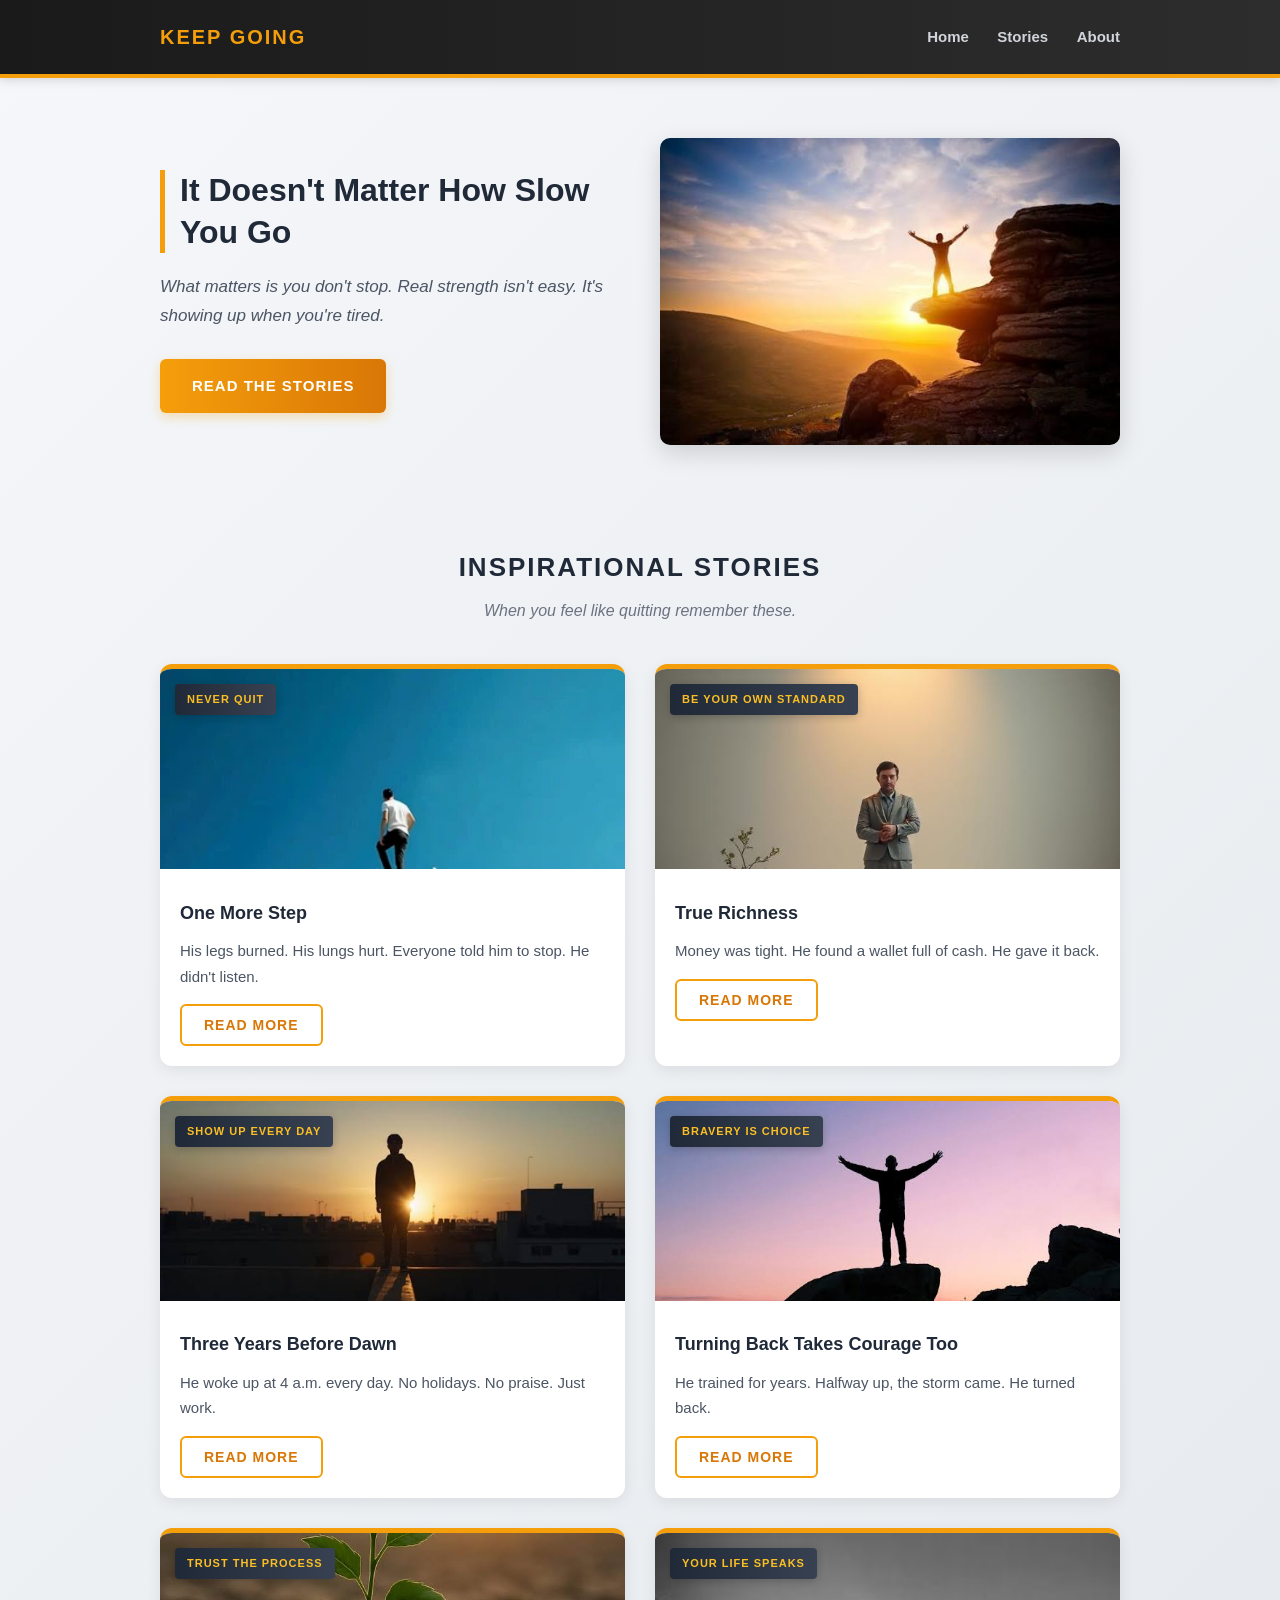
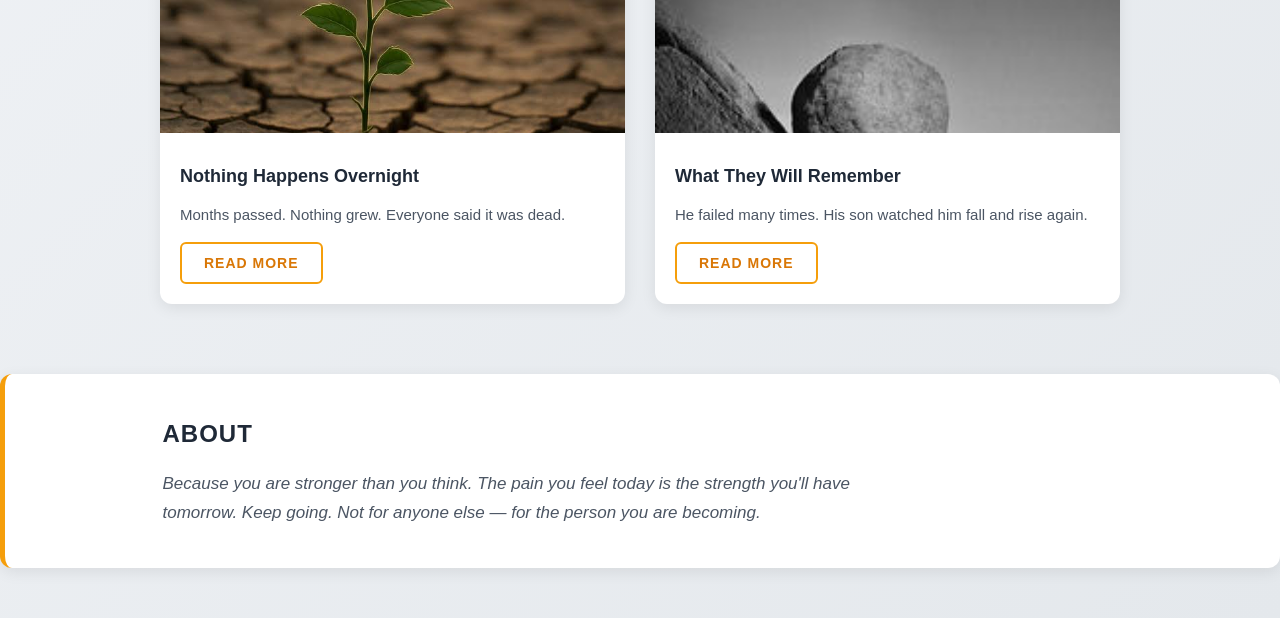
==== index.html @ 5e93a6ba "Update index.html" ====
<!DOCTYPE html>
<html lang="en">
<head>
  <meta charset="UTF-8">
  <meta name="viewport" content="width=device-width, initial-scale=1.0">

  <title>Keep Going — Inspirational Stories</title>

  <meta property="og:type" content="website">
  <meta property="og:title" content="Keep Going">
  <meta property="og:description" content="It doesn't matter how slow you go. What matters is you don't stop.">
  <meta property="og:image" content="https://bcldeyb.github.io/deyb_d/card.jpg">
  <meta property="og:url" content="https://bcldeyb.github.io/deyb_d/">

  <link rel="stylesheet" href="style.css">
</head>
<body>

<header>
  <div class="container">
    <div class="logo">KEEP GOING</div>
    <nav>
      <a href="#">Home</a>
      <a href="#stories">Stories</a>
      <a href="#about">About</a>
    </nav>
  </div>
</header>

<section class="hero">
  <div class="container">
    <div class="hero-flex">
      <div>
        <h1>It Doesn't Matter How Slow You Go</h1>
        <p>What matters is you don't stop. Real strength isn't easy. It's showing up when you're tired.</p>
        <a href="#stories" class="btn">Read The Stories</a>
      </div>
      <img 
         src="frint.jpeg" 
         alt="Stand tall, keep moving">
    </div>
  </div>
</section>

<section class="stories" id="stories">
  <div class="container">
    <h2>INSPIRATIONAL STORIES</h2>
    <p class="sub">When you feel like quitting remember these.</p>

    <div class="cards">

      <div class="card">
        <img 
           src="p1.webp" 
           alt="Keep running">
           
        <span class="tag">NEVER QUIT</span>
        <h3>One More Step</h3>
        <p class="short">His legs burned. His lungs hurt. Everyone told him to stop. He didn't listen.</p>
        <div class="full">
          <p>He fell down. Got up. Fell again. Got up again. People passed him. Some laughed. He didn't care. He just whispered: one more step. Then another. Then another. He didn't run the fastest race. But he finished when everyone thought he couldn't.</p>
          <p class="lesson">You don't have to be great to start. But you have to start to be great.</p>
        </div>
        <button class="toggle">Read More</button>
      </div>

      <div class="card">
        
        <img 
            src="p2.jpg" 
            alt="Do the right thing">
            
        <span class="tag">BE YOUR OWN STANDARD</span>
        <h3>True Richness</h3>
        <p class="short">Money was tight. He found a wallet full of cash. He gave it back.</p>
        <div class="full">
          <p>He could have kept it. No one would know. But he knew. He found the owner and handed it all back. "Why?" the man asked. He said: "Because being poor doesn't mean being dishonest. My character is worth more than any amount of money."</p>
          <p class="lesson">Your reputation is worth more than anything you can buy.</p>
        </div>
        <button class="toggle">Read More</button>
      </div>

      <div class="card">
        
        <img 
             src="p3.jpeg" 
             alt="Work hard in silence">
             
        <span class="tag">SHOW UP EVERY DAY</span>
        <h3>Three Years Before Dawn</h3>
        <p class="short">He woke up at 4 a.m. every day. No holidays. No praise. Just work.</p>
        <div class="full">
          <p>Others partied and slept. He worked. Others gave up. He stayed. People said it was impossible. He didn't argue — he just showed them. Three years later, what was broken was fixed. What was lost was earned back.</p>
          <p class="lesson">Discipline is doing what needs to be done, even when you don't feel like it.</p>
        </div>
        <button class="toggle">Read More</button>
      </div>

      <div class="card">
        
        <img 
             src="p4.jpeg" 
             alt="Reach higher">
             
        <span class="tag">BRAVERY IS CHOICE</span>
        <h3>Turning Back Takes Courage Too</h3>
        <p class="short">He trained for years. Halfway up, the storm came. He turned back.</p>
        <div class="full">
          <p>People said he failed. They said he was weak. But he knew: pushing on would mean dying. He lived to try again another day. Real courage isn't rushing into danger. It's knowing what you can handle — and respecting yourself enough to live on.</p>
          <p class="lesson">It's not weakness to rest. It's wisdom to know when to wait.</p>
        </div>
        <button class="toggle">Read More</button>
      </div>

      <div class="card">
        
        <img 
            src="p5.jpeg" 
            alt="Grow slowly">
            
        <span class="tag">TRUST THE PROCESS</span>
        <h3>Nothing Happens Overnight</h3>
        <p class="short">Months passed. Nothing grew. Everyone said it was dead.</p>
        <div class="full">
          <p>Under the dirt, things were happening that no one could see. Roots were spreading. Strength was building. Then it showed up — stronger than all the rest. Your time is coming. Keep preparing even when you can't see results yet.</p>
          <p class="lesson">Greatness grows in silence before it shows in public.</p>
        </div>
        <button class="toggle">Read More</button>
      </div>

      <div class="card">
        
        <img 
             src="p6.jpg" 
             alt="Lead by example">
             
        <span class="tag">YOUR LIFE SPEAKS</span>
        <h3>What They Will Remember</h3>
        <p class="short">He failed many times. His son watched him fall and rise again.</p>
        <div class="full">
          <p>The boy saw it all — the struggles, the setbacks, the hard days. He asked: "Why do you keep trying when it's hard?" The father said: "Because you're watching. I want you to know that falling isn't failing. Staying down is."</p>
          <p class="lesson">Your actions teach louder than your words.</p>
        </div>
        <button class="toggle">Read More</button>
      </div>

    </div>
  </div>
</section>

<section class="about" id="about">
  <div class="container">
    <h2>About</h2>
    <p>Because you are stronger than you think. The pain you feel today is the strength you'll have tomorrow. Keep going. Not for anyone else — for the person you are becoming.</p>
  </div>
</section>

<script>
  document.querySelectorAll('.toggle').forEach(btn => {
    btn.addEventListener('click', () => {
      const card = btn.parentElement;
      card.classList.toggle('open');
      btn.textContent = card.classList.contains('open') ? 'Show Less' : 'Read More';
    });
  });
</script>

</body>
</html>
---- style.css ----
* {
  margin: 0;
  padding: 0;
  box-sizing: border-box;
}

body {
  font-family: 'Segoe UI', Arial, sans-serif;
  background: linear-gradient(135deg, #f5f7fa 0%, #e4e8ec 100%);
  color: #2d3436;
  line-height: 1.7;
}

.container {
  max-width: 1000px;
  margin: 0 auto;
  padding: 0 20px;
}

header {
  background: linear-gradient(90deg, #1a1a1a 0%, #2d2d2d 100%);
  color: #fff;
  padding: 20px 0;
  border-bottom: 4px solid #f59e0b;
  box-shadow: 0 2px 10px rgba(0,0,0,0.15);
}

header .container {
  display: flex;
  justify-content: space-between;
  align-items: center;
}

.logo {
  font-size: 20px;
  font-weight: 900;
  text-transform: uppercase;
  letter-spacing: 2px;
  color: #f59e0b;
}

nav a {
  color: #d1d5db;
  text-decoration: none;
  margin-left: 24px;
  font-size: 15px;
  font-weight: 600;
  transition: all 0.3s ease;
}

nav a:hover {
  color: #f59e0b;
  transform: translateY(-2px);
}

.hero {
  padding: 60px 0;
}

.hero-flex {
  display: flex;
  gap: 40px;
  align-items: center;
  flex-wrap: wrap;
}

.hero-flex > div {
  flex: 1;
  min-width: 300px;
}

.hero h1 {
  font-size: 32px;
  margin-bottom: 20px;
  color: #1f2937;
  line-height: 1.3;
  border-left: 5px solid #f59e0b;
  padding-left: 15px;
}

.hero p {
  margin-bottom: 28px;
  color: #4b5563;
  font-size: 17px;
  font-style: italic;
}

.btn {
  display: inline-block;
  background: linear-gradient(90deg, #f59e0b 0%, #d97706 100%);
  color: #fff;
  padding: 14px 32px;
  text-decoration: none;
  border: none;
  border-radius: 6px;
  font-weight: 800;
  font-size: 15px;
  text-transform: uppercase;
  letter-spacing: 1px;
  transition: all 0.3s ease;
  box-shadow: 0 4px 12px rgba(245, 158, 11, 0.3);
}

.btn:hover {
  transform: translateY(-4px);
  box-shadow: 0 6px 20px rgba(245, 158, 11, 0.4);
  background: linear-gradient(90deg, #d97706 0%, #b45309 100%);
}

.hero img {
  flex: 1;
  min-width: 300px;
  max-width: 100%;
  border-radius: 10px;
  box-shadow: 0 8px 24px rgba(0,0,0,0.15);
  transition: transform 0.4s ease;
}

.hero img:hover {
  transform: scale(1.05);
}

.stories {
  padding: 40px 0 70px;
}

.stories h2 {
  text-align: center;
  font-size: 26px;
  color: #1f2937;
  margin-bottom: 8px;
  text-transform: uppercase;
  letter-spacing: 2px;
  font-weight: 900;
}

.sub {
  text-align: center;
  color: #6b7280;
  margin-bottom: 40px;
  font-style: italic;
  font-size: 16px;
}

.cards {
  display: grid;
  grid-template-columns: repeat(auto-fill, minmax(310px, 1fr));
  gap: 30px;
}

.card {
  background: #fff;
  border: none;
  border-radius: 12px;
  position: relative;
  overflow: hidden;
  box-shadow: 0 4px 15px rgba(0,0,0,0.08);
  transition: all 0.35s ease;
  border-top: 5px solid #f59e0b;
}

.card:hover {
  transform: translateY(-10px);
  box-shadow: 0 15px 35px rgba(0,0,0,0.12);
  border-top-color: #d97706;
}

.tag {
  position: absolute;
  top: 15px;
  left: 15px;
  background: linear-gradient(90deg, #1f2937 0%, #374151 100%);
  color: #fbbf24;
  font-size: 11px;
  padding: 6px 12px;
  border-radius: 4px;
  text-transform: uppercase;
  font-weight: 900;
  letter-spacing: 1px;
  z-index: 10;
  box-shadow: 0 2px 8px rgba(0,0,0,0.2);
}

.card img {
  width: 100%;
  height: 200px;
  object-fit: cover;
  transition: transform 0.4s ease;
}

.card:hover img {
  transform: scale(1.08);
}

.card h3 {
  font-size: 18px;
  padding: 20px 20px 10px;
  color: #1f2937;
  font-weight: 800;
}

.short {
  padding: 0 20px 15px;
  color: #4b5563;
  font-size: 15px;
}

.full {
  max-height: 0;
  overflow: hidden;
  transition: max-height 0.4s ease;
}

.card.open .full {
  max-height: 650px;
}

.full p {
  padding: 0 20px 15px;
  color: #374151;
  font-size: 15px;
}

.lesson {
  font-weight: 900;
  color: #d97706;
  margin-top: 10px;
  border-top: 2px solid #fef3c7;
  padding-top: 12px;
  font-size: 15px;
}

.toggle {
  margin: 0 20px 20px;
  padding: 11px 22px;
  background: transparent;
  border: 2px solid #f59e0b;
  border-radius: 6px;
  color: #d97706;
  cursor: pointer;
  font-size: 14px;
  font-weight: 800;
  text-transform: uppercase;
  letter-spacing: 1px;
  transition: all 0.3s ease;
}

.toggle:hover {
  background: linear-gradient(90deg, #f59e0b 0%, #d97706 100%);
  border-color: transparent;
  color: #fff;
  transform: translateY(-2px);
}

.about {
  background: #fff;
  border: none;
  border-radius: 12px;
  padding: 40px;
  margin-bottom: 50px;
  box-shadow: 0 4px 15px rgba(0,0,0,0.08);
  border-left: 5px solid #f59e0b;
}

.about h2 {
  font-size: 24px;
  margin-bottom: 15px;
  color: #1f2937;
  font-weight: 900;
  text-transform: uppercase;
  letter-spacing: 1px;
}

.about p {
  color: #4b5563;
  max-width: 700px;
  font-size: 17px;
  font-style: italic;
}

@media (max-width: 768px) {
  nav {
    display: none;
  }
  .cards {
    grid-template-columns: 1fr;
  }
  .hero h1 {
    font-size: 26px;
  }
}
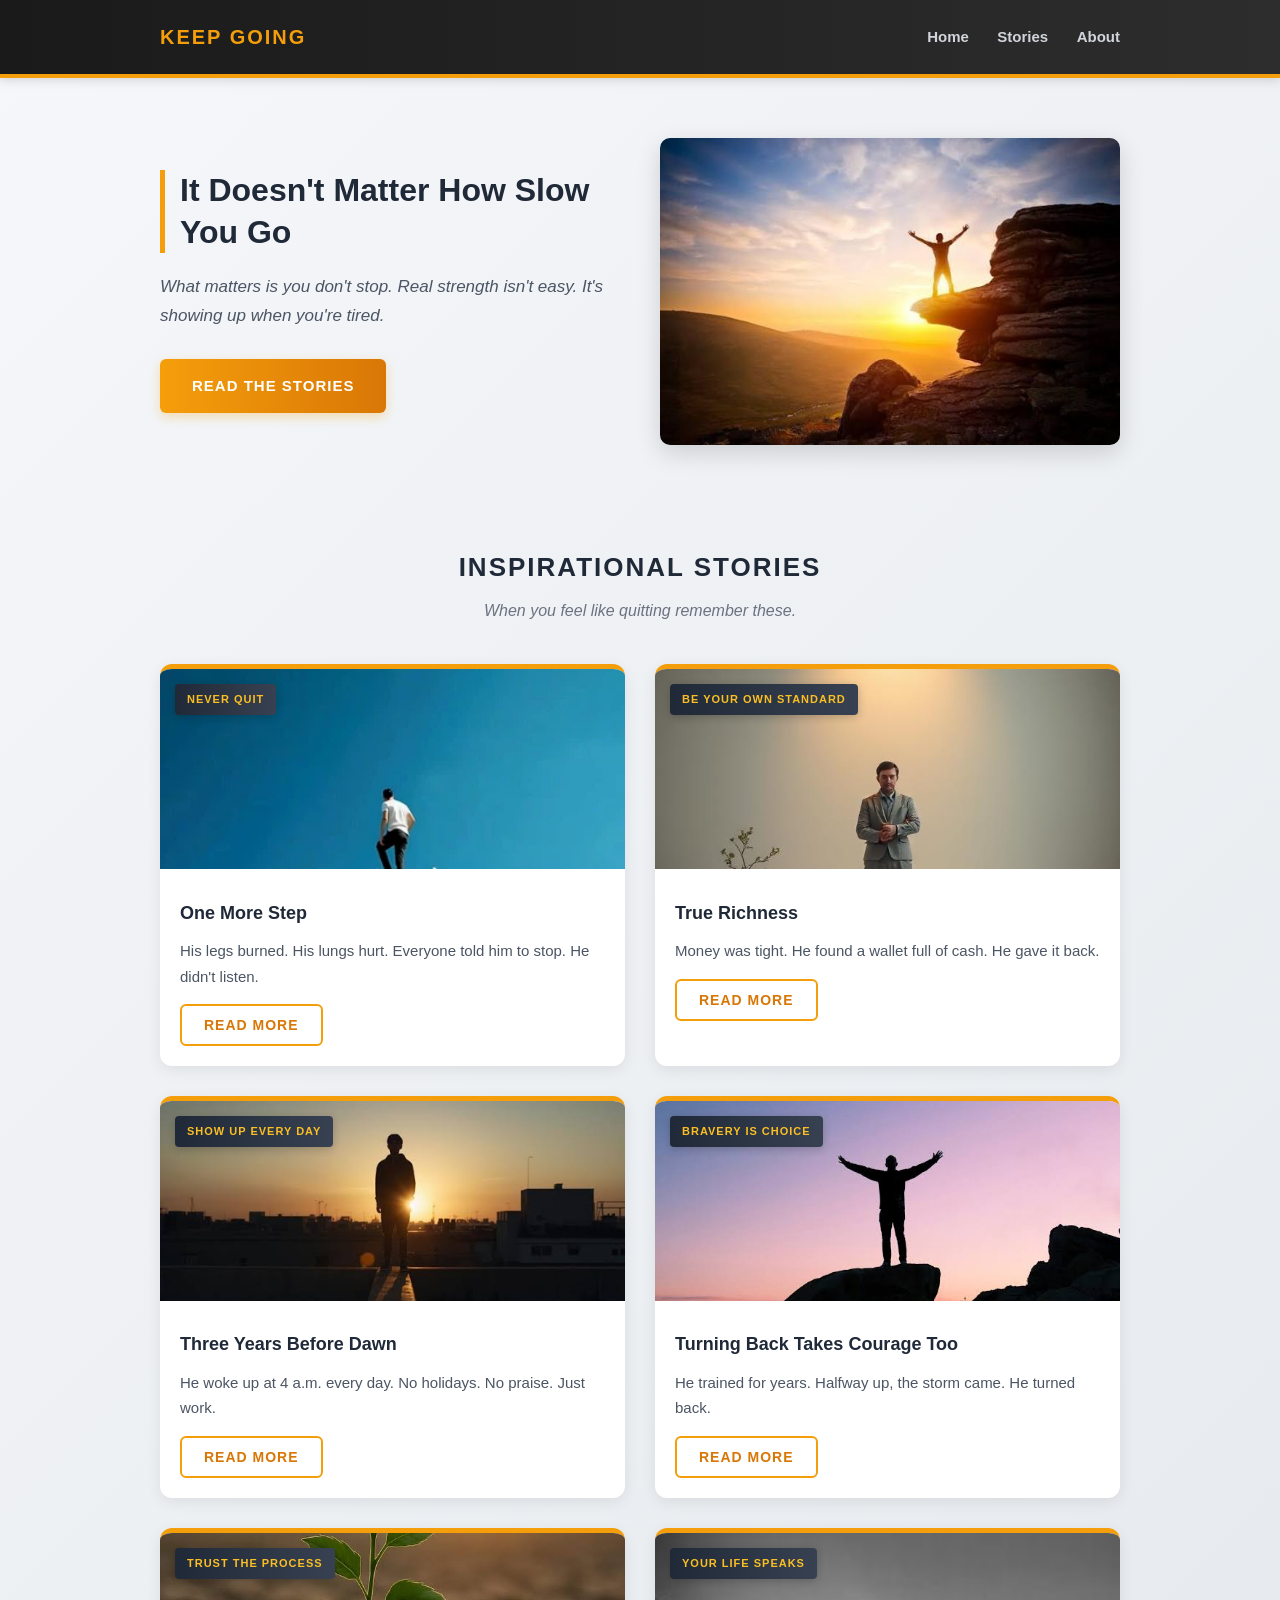
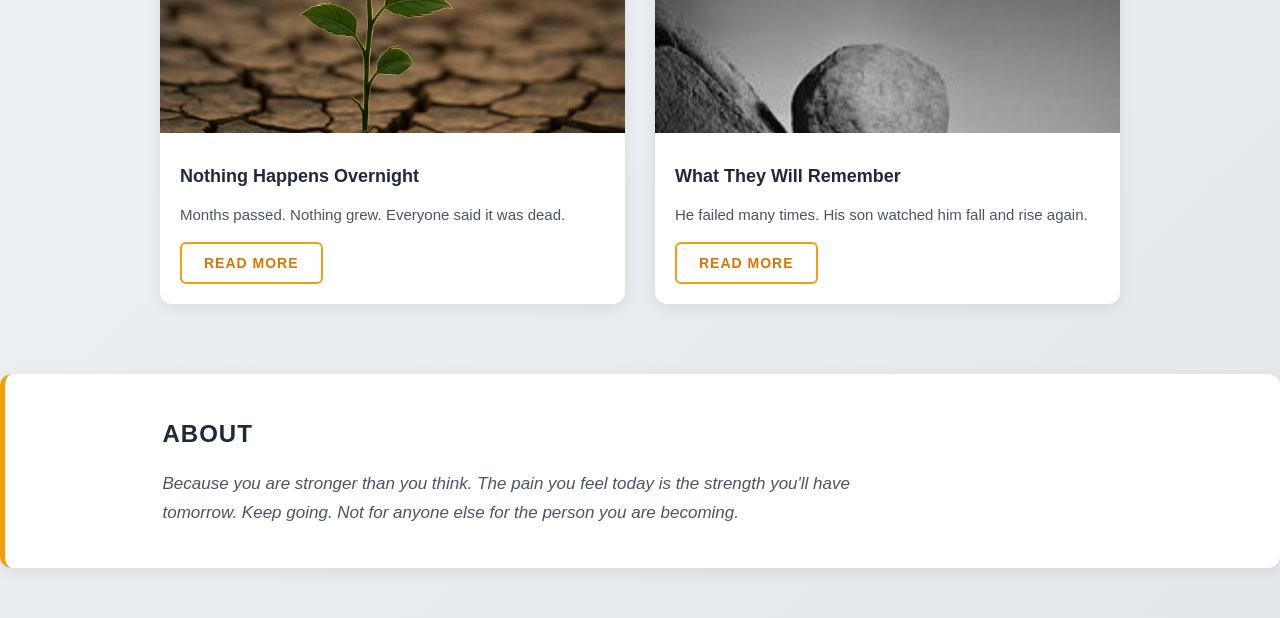
==== commit 09d80796: "Fix punctuation in index.html for clarity Removed unnecessary punctuation in multiple paragraphs for" ====
--- a/index.html
+++ b/index.html
@@ -9,8 +9,8 @@
   <meta property="og:type" content="website">
   <meta property="og:title" content="Keep Going">
   <meta property="og:description" content="It doesn't matter how slow you go. What matters is you don't stop.">
-  <meta property="og:image" content="https://bcldeyb.github.io/deyb_d/card.jpg">
-  <meta property="og:url" content="https://bcldeyb.github.io/deyb_d/">
+  <meta property="og:image" content="https://bcldeyb.github.io/deyb_d/frint.jpeg">
+  <meta property="og:url" content="https://bcldeyb.github.io/deyb_d/inspiration stories">
 
   <link rel="stylesheet" href="style.css">
 </head>
@@ -90,7 +90,7 @@
         <h3>Three Years Before Dawn</h3>
         <p class="short">He woke up at 4 a.m. every day. No holidays. No praise. Just work.</p>
         <div class="full">
-          <p>Others partied and slept. He worked. Others gave up. He stayed. People said it was impossible. He didn't argue — he just showed them. Three years later, what was broken was fixed. What was lost was earned back.</p>
+          <p>Others partied and slept. He worked. Others gave up. He stayed. People said it was impossible. He didn't argue he just showed them. Three years later, what was broken was fixed. What was lost was earned back.</p>
           <p class="lesson">Discipline is doing what needs to be done, even when you don't feel like it.</p>
         </div>
         <button class="toggle">Read More</button>
@@ -106,7 +106,7 @@
         <h3>Turning Back Takes Courage Too</h3>
         <p class="short">He trained for years. Halfway up, the storm came. He turned back.</p>
         <div class="full">
-          <p>People said he failed. They said he was weak. But he knew: pushing on would mean dying. He lived to try again another day. Real courage isn't rushing into danger. It's knowing what you can handle — and respecting yourself enough to live on.</p>
+          <p>People said he failed. They said he was weak. But he knew: pushing on would mean dying. He lived to try again another day. Real courage isn't rushing into danger. It's knowing what you can handle and respecting yourself enough to live on.</p>
           <p class="lesson">It's not weakness to rest. It's wisdom to know when to wait.</p>
         </div>
         <button class="toggle">Read More</button>
@@ -122,7 +122,7 @@
         <h3>Nothing Happens Overnight</h3>
         <p class="short">Months passed. Nothing grew. Everyone said it was dead.</p>
         <div class="full">
-          <p>Under the dirt, things were happening that no one could see. Roots were spreading. Strength was building. Then it showed up — stronger than all the rest. Your time is coming. Keep preparing even when you can't see results yet.</p>
+          <p>Under the dirt, things were happening that no one could see. Roots were spreading. Strength was building. Then it showed up stronger than all the rest. Your time is coming. Keep preparing even when you can't see results yet.</p>
           <p class="lesson">Greatness grows in silence before it shows in public.</p>
         </div>
         <button class="toggle">Read More</button>
@@ -138,7 +138,7 @@
         <h3>What They Will Remember</h3>
         <p class="short">He failed many times. His son watched him fall and rise again.</p>
         <div class="full">
-          <p>The boy saw it all — the struggles, the setbacks, the hard days. He asked: "Why do you keep trying when it's hard?" The father said: "Because you're watching. I want you to know that falling isn't failing. Staying down is."</p>
+          <p>The boy saw it all the struggles, the setbacks, the hard days. He asked: "Why do you keep trying when it's hard?" The father said: "Because you're watching. I want you to know that falling isn't failing. Staying down is."</p>
           <p class="lesson">Your actions teach louder than your words.</p>
         </div>
         <button class="toggle">Read More</button>
@@ -151,7 +151,7 @@
 <section class="about" id="about">
   <div class="container">
     <h2>About</h2>
-    <p>Because you are stronger than you think. The pain you feel today is the strength you'll have tomorrow. Keep going. Not for anyone else — for the person you are becoming.</p>
+    <p>Because you are stronger than you think. The pain you feel today is the strength you'll have tomorrow. Keep going. Not for anyone else for the person you are becoming.</p>
   </div>
 </section>
 
